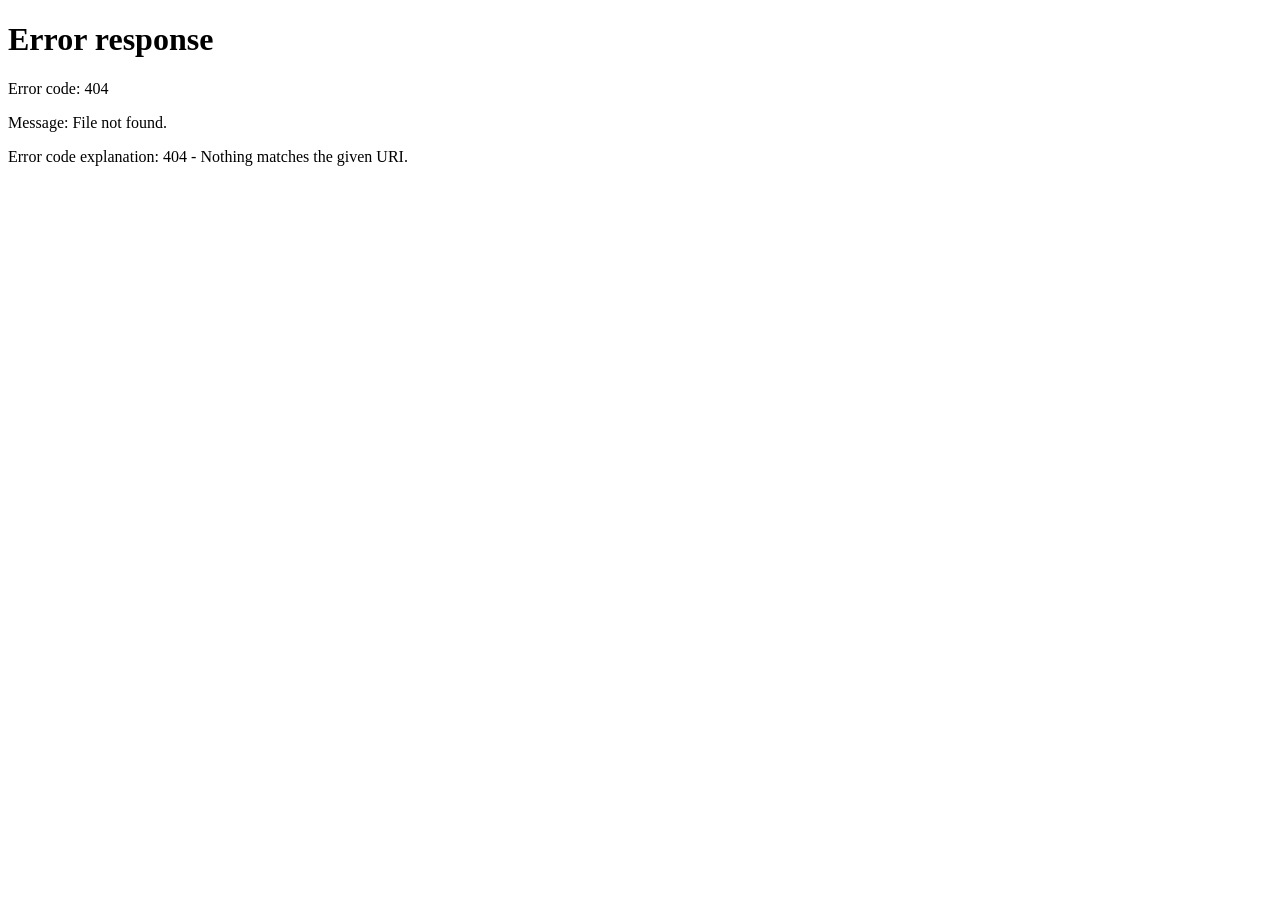
==== index.html @ ab49d368 "🛠 chore: 프로젝트 기본 구조 세팅 (#1) - css/global.css: CSS 변수(디자인 토큰), reset, 폰트, 레이아웃 유틸 - css/components.cs" ====
<!DOCTYPE html>
<html lang="ko">
<head>
  <meta charset="UTF-8" />
  <meta name="viewport" content="width=device-width, initial-scale=1.0" />
  <title>LookEng</title>
  <script>
    // 진입점: 로그인 페이지로 바로 리다이렉트
    location.replace('pages/login.html');
  </script>
</head>
<body></body>
</html>
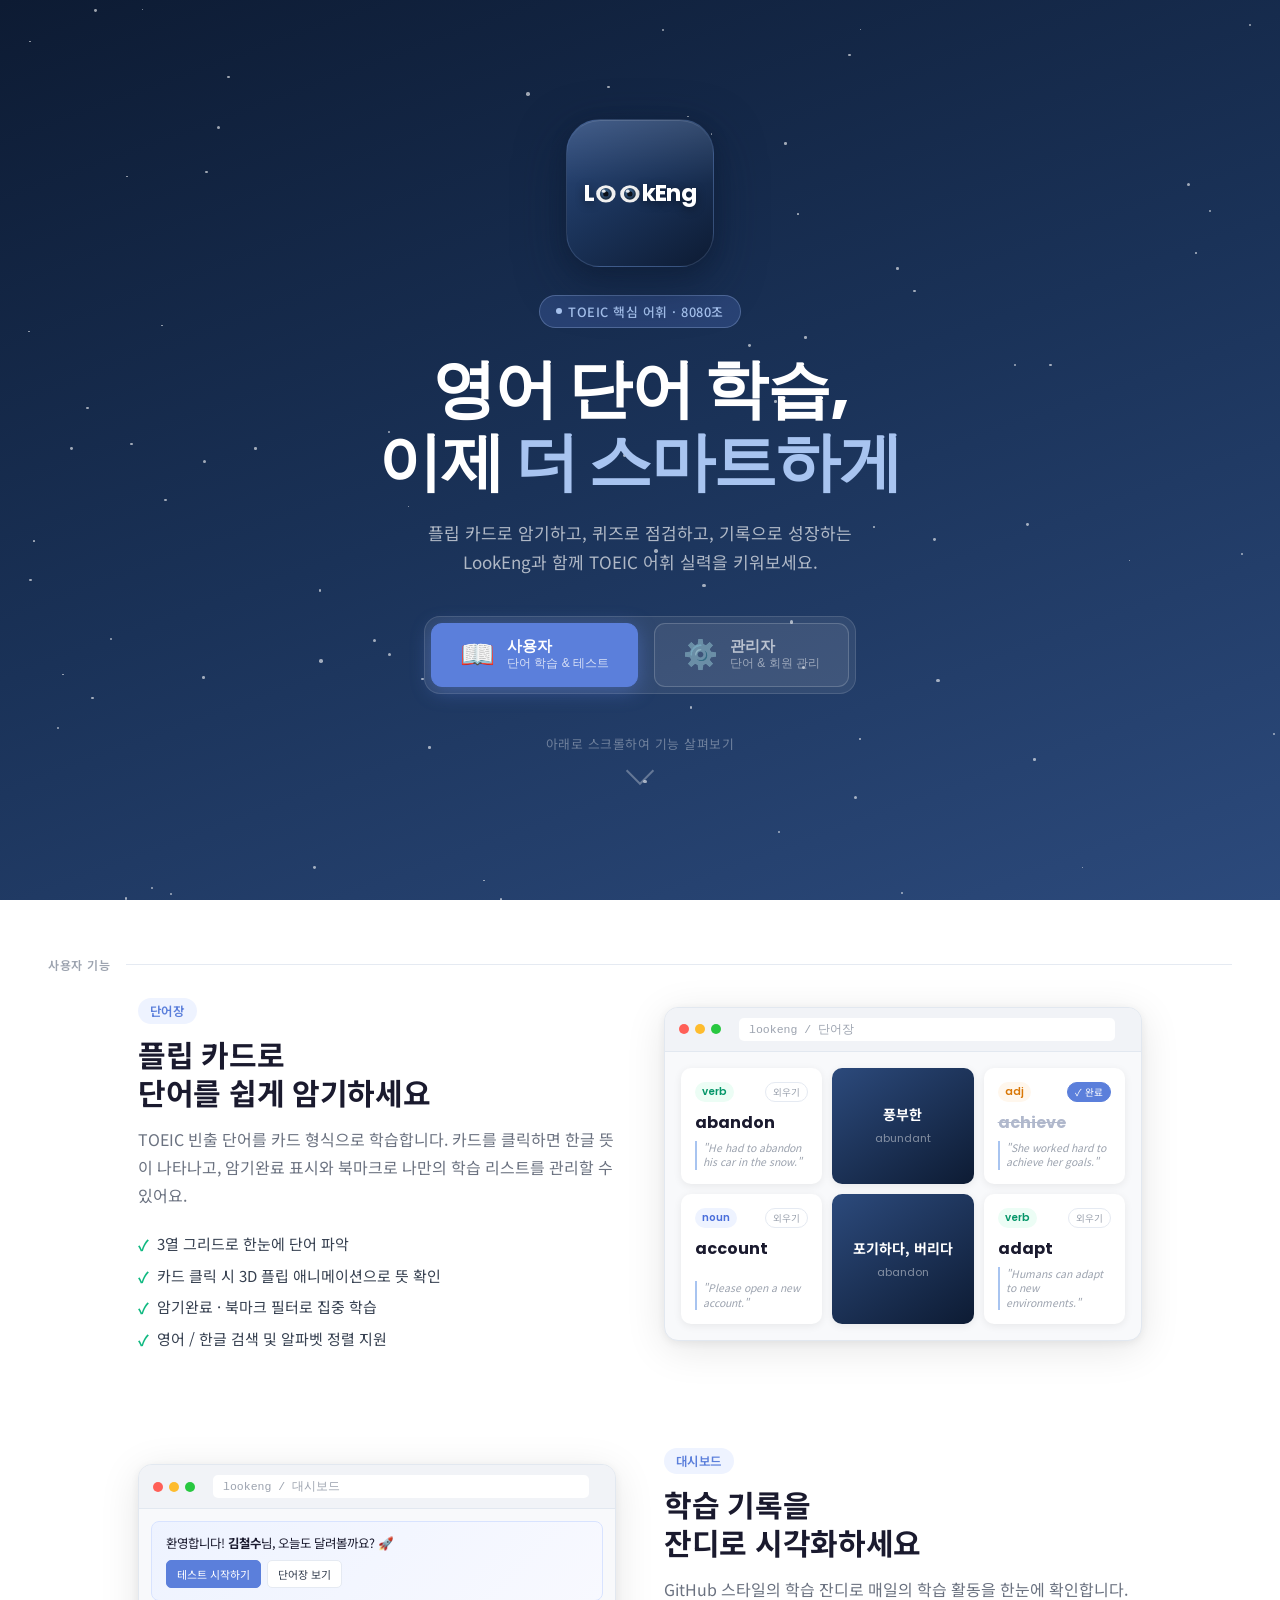
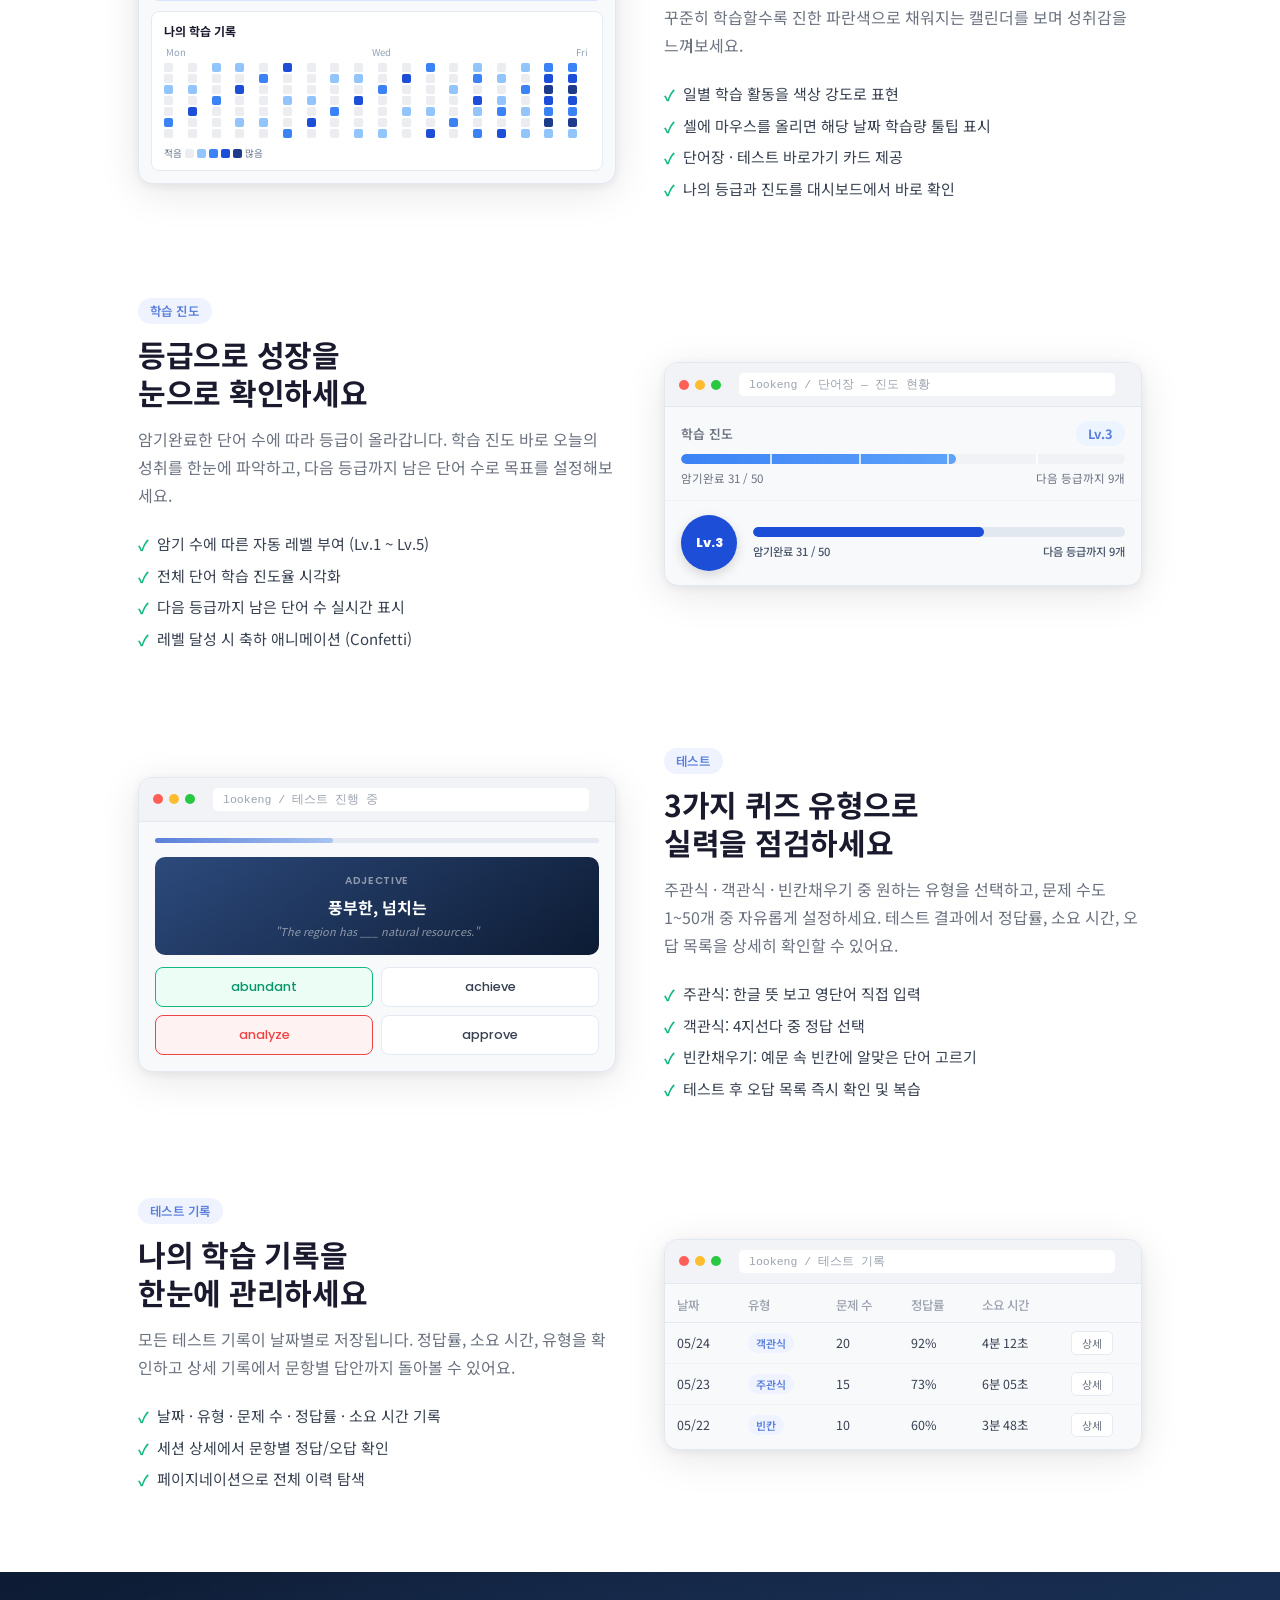
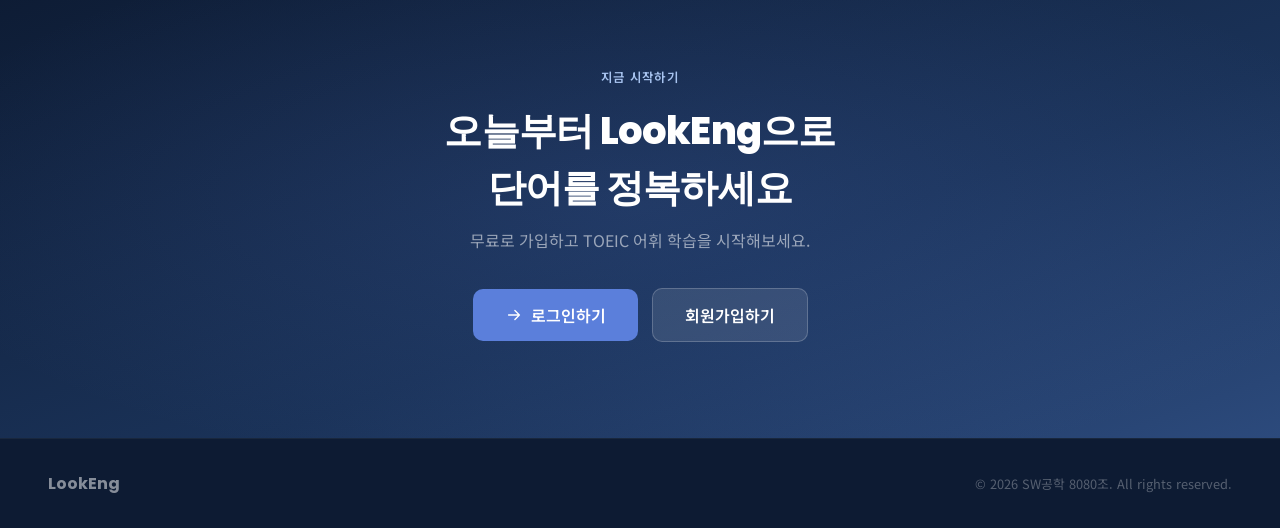
==== commit 1214001b: "✨ feat: 서비스 소개 랜딩 페이지 신규 추가 및 관리자 메뉴명 변경 [랜딩 페이지 신규 생성 - pages/landing.html, css/pages/landing.css] " ====
--- a/index.html
+++ b/index.html
@@ -5,8 +5,8 @@
   <meta name="viewport" content="width=device-width, initial-scale=1.0" />
   <title>LookEng</title>
   <script>
-    // 진입점: 로그인 페이지로 바로 리다이렉트
-    location.replace('pages/login.html');
+    // 진입점: 랜딩 페이지로 리다이렉트
+    location.replace('pages/landing.html');
   </script>
 </head>
 <body></body>
